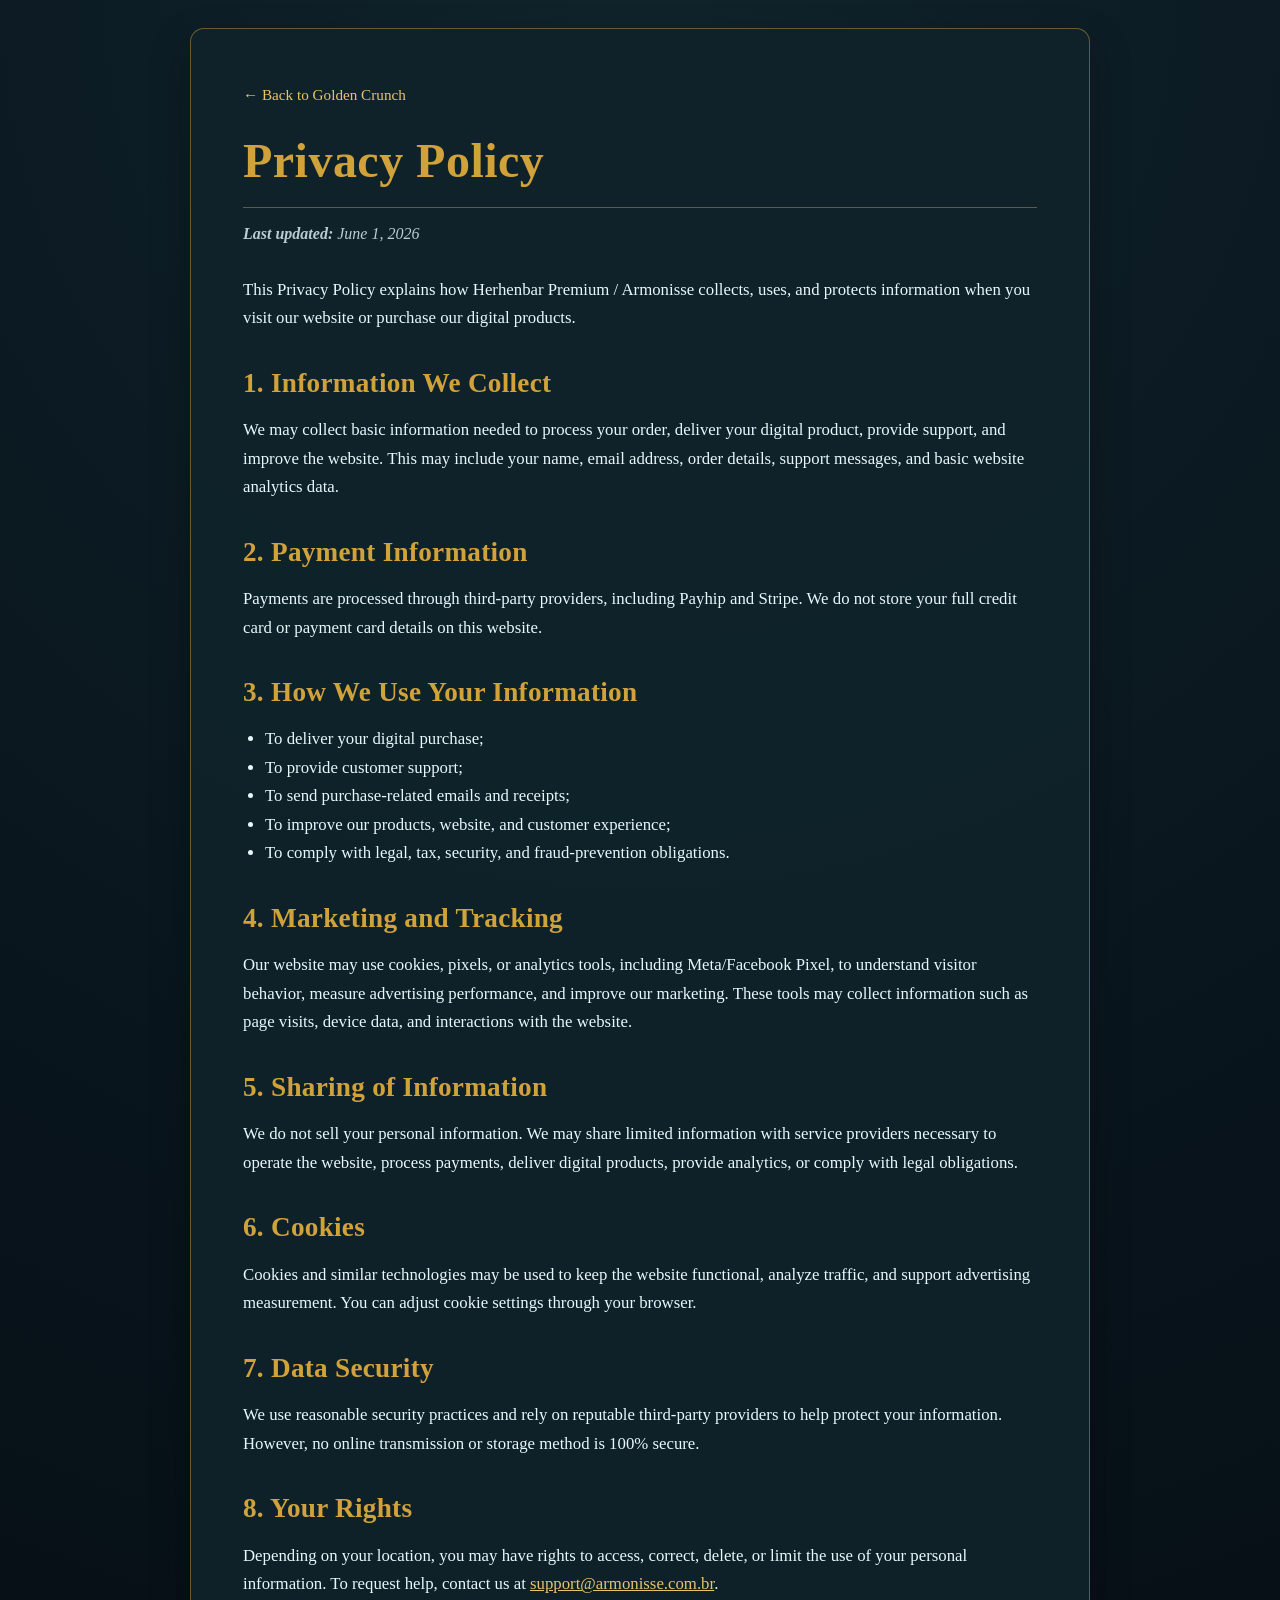
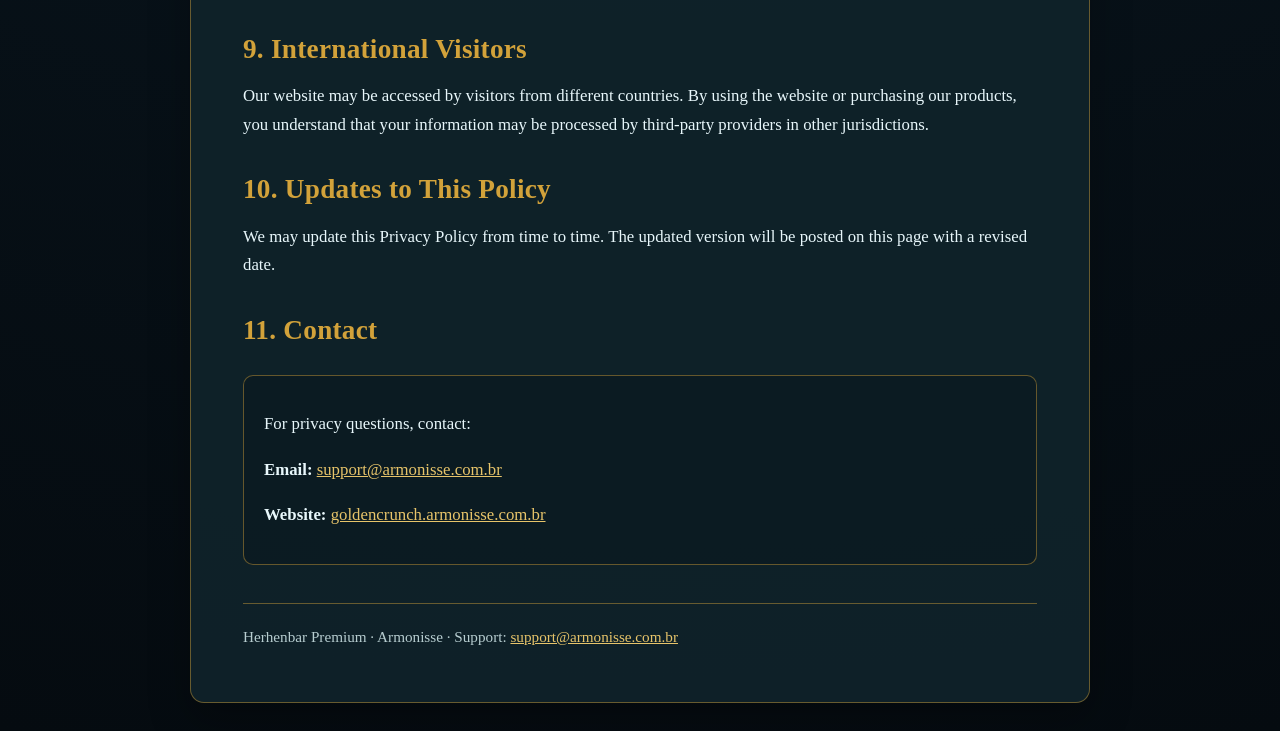
==== Herhenbar COLLECTONS/privacy-policy.html @ bd0b8ded "Add files via upload" ====
<!DOCTYPE html>
<html lang="en">
<head>
    <meta charset="UTF-8">
    <meta name="viewport" content="width=device-width, initial-scale=1.0">
    <title>Privacy Policy | Herhenbar Premium</title>
    <style>
    :root {
        --bg: #08131b;
        --panel: #10232b;
        --gold: #d2a23a;
        --gold-soft: #e7c46a;
        --text: #e8f7fb;
        --muted: #b7cdd0;
        --line: rgba(210, 162, 58, 0.45);
    }
    * { box-sizing: border-box; }
    body {
        margin: 0;
        font-family: Georgia, 'Times New Roman', serif;
        line-height: 1.7;
        color: var(--text);
        background: radial-gradient(circle at top, #10232b 0%, #08131b 55%, #050b10 100%);
        padding: 28px 18px;
    }
    .legal-container {
        max-width: 900px;
        margin: 0 auto;
        background: rgba(16, 35, 43, 0.92);
        border: 1px solid var(--line);
        border-radius: 14px;
        padding: clamp(26px, 5vw, 52px);
        box-shadow: 0 18px 42px rgba(0,0,0,0.28);
    }
    .back-link { display: inline-block; color: var(--gold-soft); text-decoration: none; margin-bottom: 24px; font-size: 0.95rem; }
    .back-link:hover { text-decoration: underline; }
    h1, h2 { color: var(--gold); line-height: 1.2; letter-spacing: 0.01em; }
    h1 { font-size: clamp(2rem, 5vw, 3rem); margin: 0 0 12px; padding-bottom: 18px; border-bottom: 1px solid var(--line); }
    h2 { font-size: clamp(1.25rem, 3vw, 1.7rem); margin-top: 34px; margin-bottom: 10px; }
    p, li { font-size: 1.05rem; }
    ul { padding-left: 22px; }
    .last-updated { color: var(--muted); margin: 12px 0 28px; font-style: italic; }
    .contact-info { margin-top: 28px; padding: 18px 20px; border: 1px solid var(--line); border-radius: 10px; background: rgba(8, 19, 27, 0.42); }
    a { color: var(--gold-soft); }
    .footer-note { margin-top: 38px; padding-top: 20px; border-top: 1px solid var(--line); color: var(--muted); font-size: 0.95rem; }
</style>
</head>
<body>
    <main class="legal-container">
        <a href="index.html" class="back-link">← Back to Golden Crunch</a>
        <h1>Privacy Policy</h1>
        <div class="last-updated"><strong>Last updated:</strong> June 1, 2026</div>
        
<p>This Privacy Policy explains how Herhenbar Premium / Armonisse collects, uses, and protects information when you visit our website or purchase our digital products.</p>
<h2>1. Information We Collect</h2>
<p>We may collect basic information needed to process your order, deliver your digital product, provide support, and improve the website. This may include your name, email address, order details, support messages, and basic website analytics data.</p>
<h2>2. Payment Information</h2>
<p>Payments are processed through third-party providers, including Payhip and Stripe. We do not store your full credit card or payment card details on this website.</p>
<h2>3. How We Use Your Information</h2>
<ul><li>To deliver your digital purchase;</li><li>To provide customer support;</li><li>To send purchase-related emails and receipts;</li><li>To improve our products, website, and customer experience;</li><li>To comply with legal, tax, security, and fraud-prevention obligations.</li></ul>
<h2>4. Marketing and Tracking</h2>
<p>Our website may use cookies, pixels, or analytics tools, including Meta/Facebook Pixel, to understand visitor behavior, measure advertising performance, and improve our marketing. These tools may collect information such as page visits, device data, and interactions with the website.</p>
<h2>5. Sharing of Information</h2>
<p>We do not sell your personal information. We may share limited information with service providers necessary to operate the website, process payments, deliver digital products, provide analytics, or comply with legal obligations.</p>
<h2>6. Cookies</h2>
<p>Cookies and similar technologies may be used to keep the website functional, analyze traffic, and support advertising measurement. You can adjust cookie settings through your browser.</p>
<h2>7. Data Security</h2>
<p>We use reasonable security practices and rely on reputable third-party providers to help protect your information. However, no online transmission or storage method is 100% secure.</p>
<h2>8. Your Rights</h2>
<p>Depending on your location, you may have rights to access, correct, delete, or limit the use of your personal information. To request help, contact us at <a href="mailto:support@armonisse.com.br">support@armonisse.com.br</a>.</p>
<h2>9. International Visitors</h2>
<p>Our website may be accessed by visitors from different countries. By using the website or purchasing our products, you understand that your information may be processed by third-party providers in other jurisdictions.</p>
<h2>10. Updates to This Policy</h2>
<p>We may update this Privacy Policy from time to time. The updated version will be posted on this page with a revised date.</p>
<h2>11. Contact</h2>
<div class="contact-info"><p>For privacy questions, contact:</p><p><strong>Email:</strong> <a href="mailto:support@armonisse.com.br">support@armonisse.com.br</a></p><p><strong>Website:</strong> <a href="https://goldencrunch.armonisse.com.br">goldencrunch.armonisse.com.br</a></p></div>

        <div class="footer-note">
            Herhenbar Premium · Armonisse · Support: <a href="mailto:support@armonisse.com.br">support@armonisse.com.br</a>
        </div>
    </main>
</body>
</html>
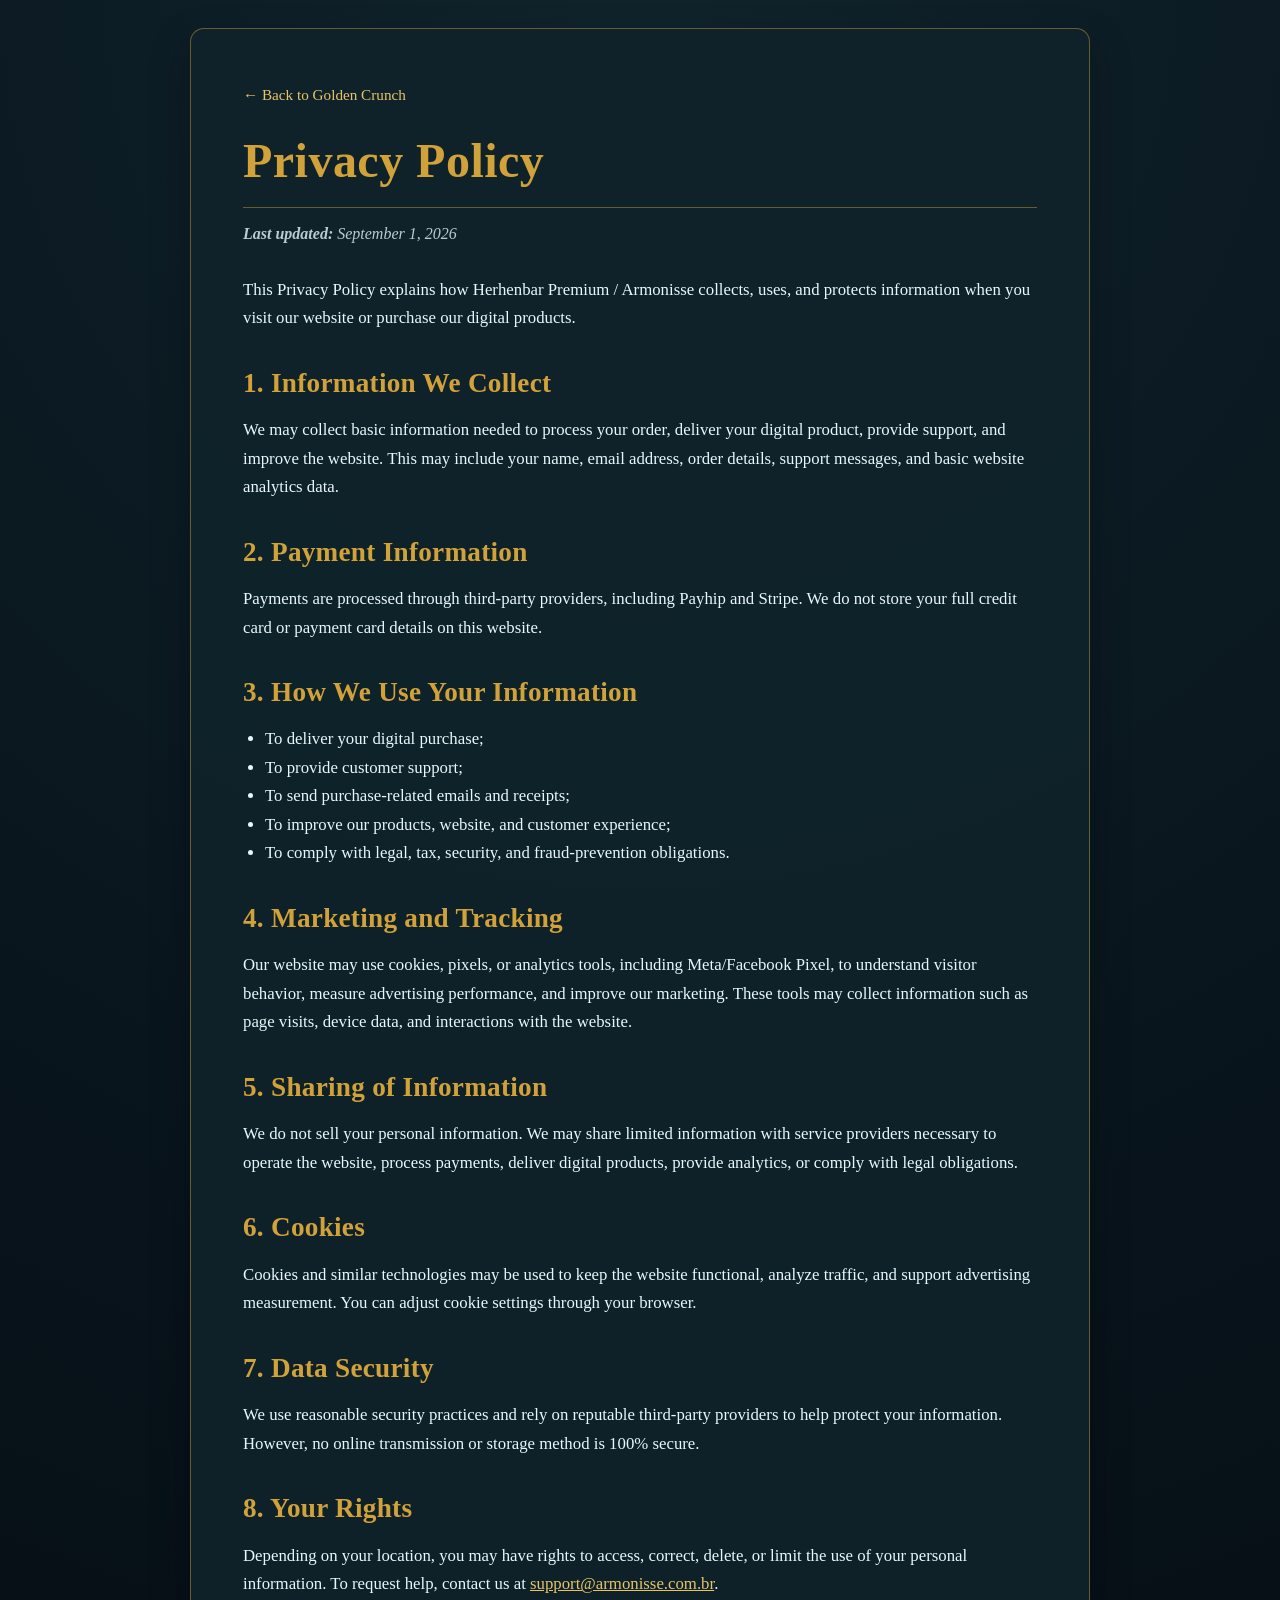
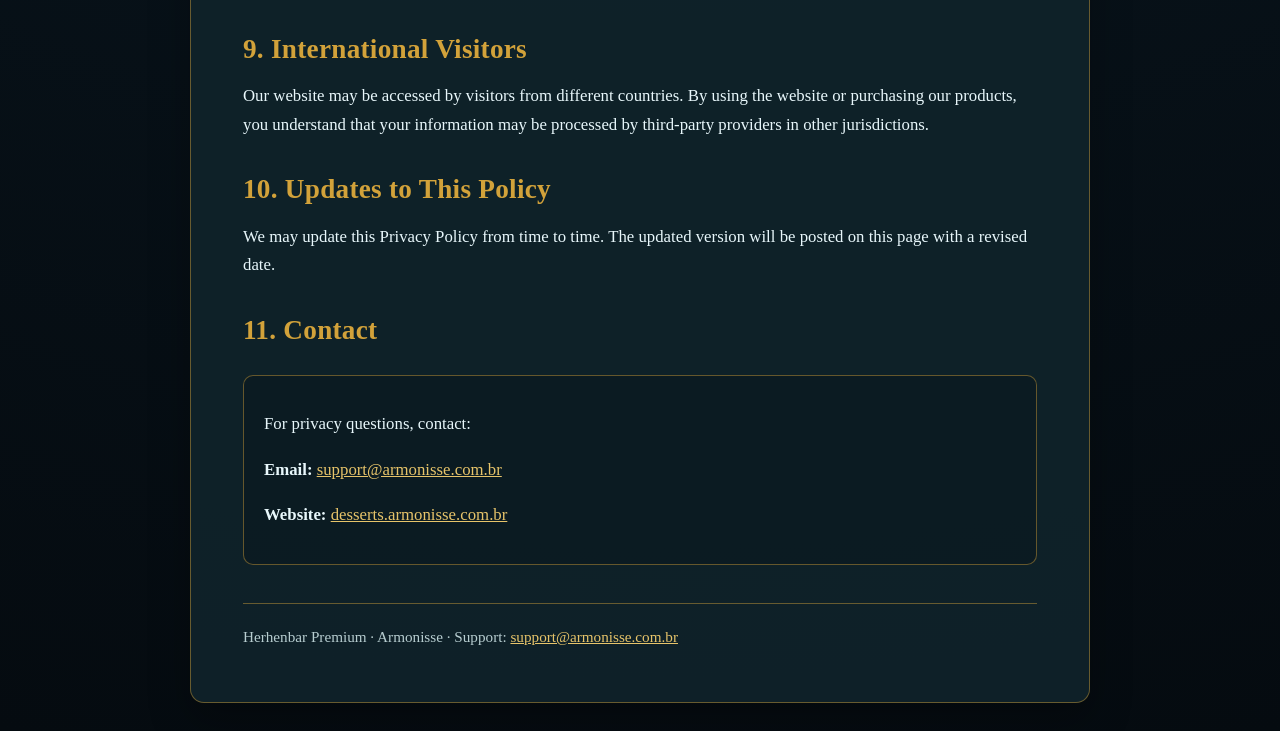
==== commit bbba333d: "Update privacy-policy.html" ====
--- a/Herhenbar COLLECTONS/privacy-policy.html
+++ b/Herhenbar COLLECTONS/privacy-policy.html
@@ -49,7 +49,7 @@
     <main class="legal-container">
         <a href="index.html" class="back-link">← Back to Golden Crunch</a>
         <h1>Privacy Policy</h1>
-        <div class="last-updated"><strong>Last updated:</strong> June 1, 2026</div>
+        <div class="last-updated"><strong>Last updated:</strong> September 1, 2026</div>
         
 <p>This Privacy Policy explains how Herhenbar Premium / Armonisse collects, uses, and protects information when you visit our website or purchase our digital products.</p>
 <h2>1. Information We Collect</h2>
@@ -73,11 +73,11 @@
 <h2>10. Updates to This Policy</h2>
 <p>We may update this Privacy Policy from time to time. The updated version will be posted on this page with a revised date.</p>
 <h2>11. Contact</h2>
-<div class="contact-info"><p>For privacy questions, contact:</p><p><strong>Email:</strong> <a href="mailto:support@armonisse.com.br">support@armonisse.com.br</a></p><p><strong>Website:</strong> <a href="https://goldencrunch.armonisse.com.br">goldencrunch.armonisse.com.br</a></p></div>
+<div class="contact-info"><p>For privacy questions, contact:</p><p><strong>Email:</strong> <a href="mailto:support@armonisse.com.br">support@armonisse.com.br</a></p><p><strong>Website:</strong> <a href="https://desserts.armonisse.com.br/">desserts.armonisse.com.br</a></p></div>
 
         <div class="footer-note">
             Herhenbar Premium · Armonisse · Support: <a href="mailto:support@armonisse.com.br">support@armonisse.com.br</a>
         </div>
     </main>
 </body>
-</html>+</html>
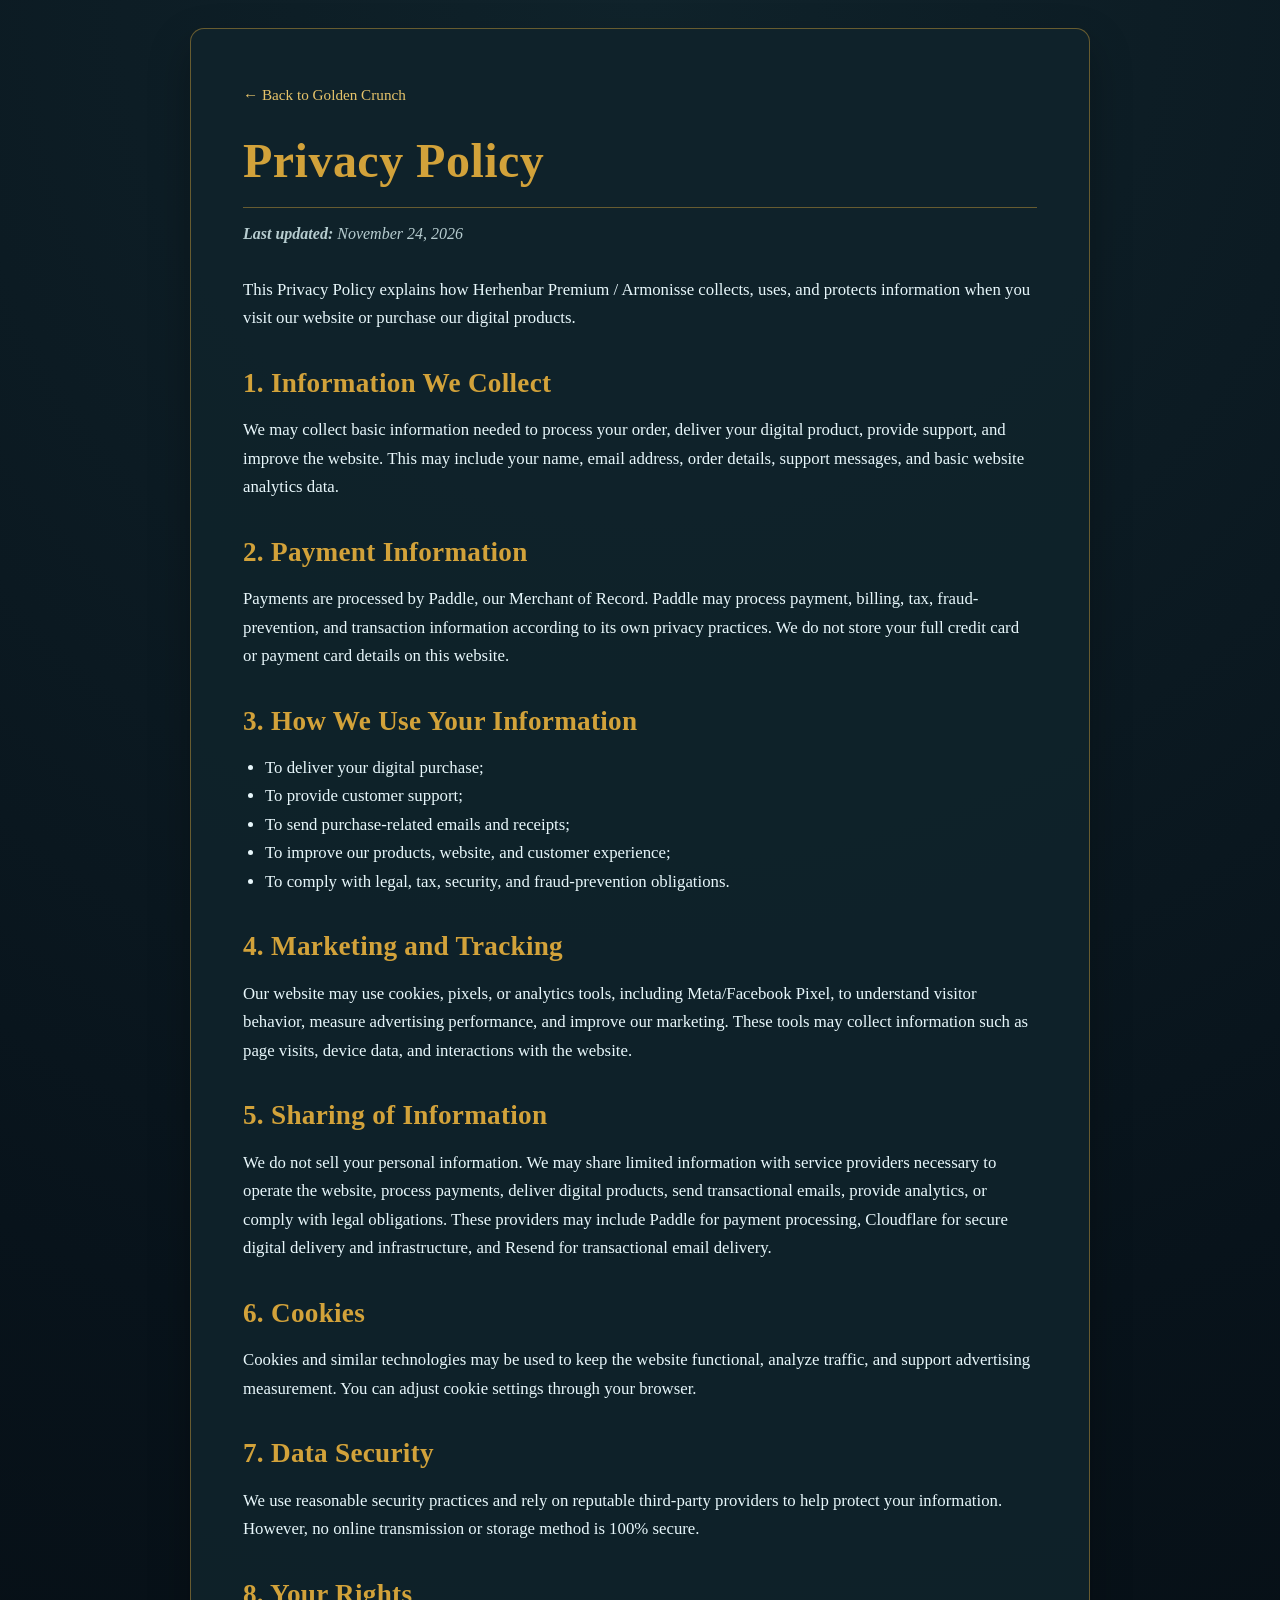
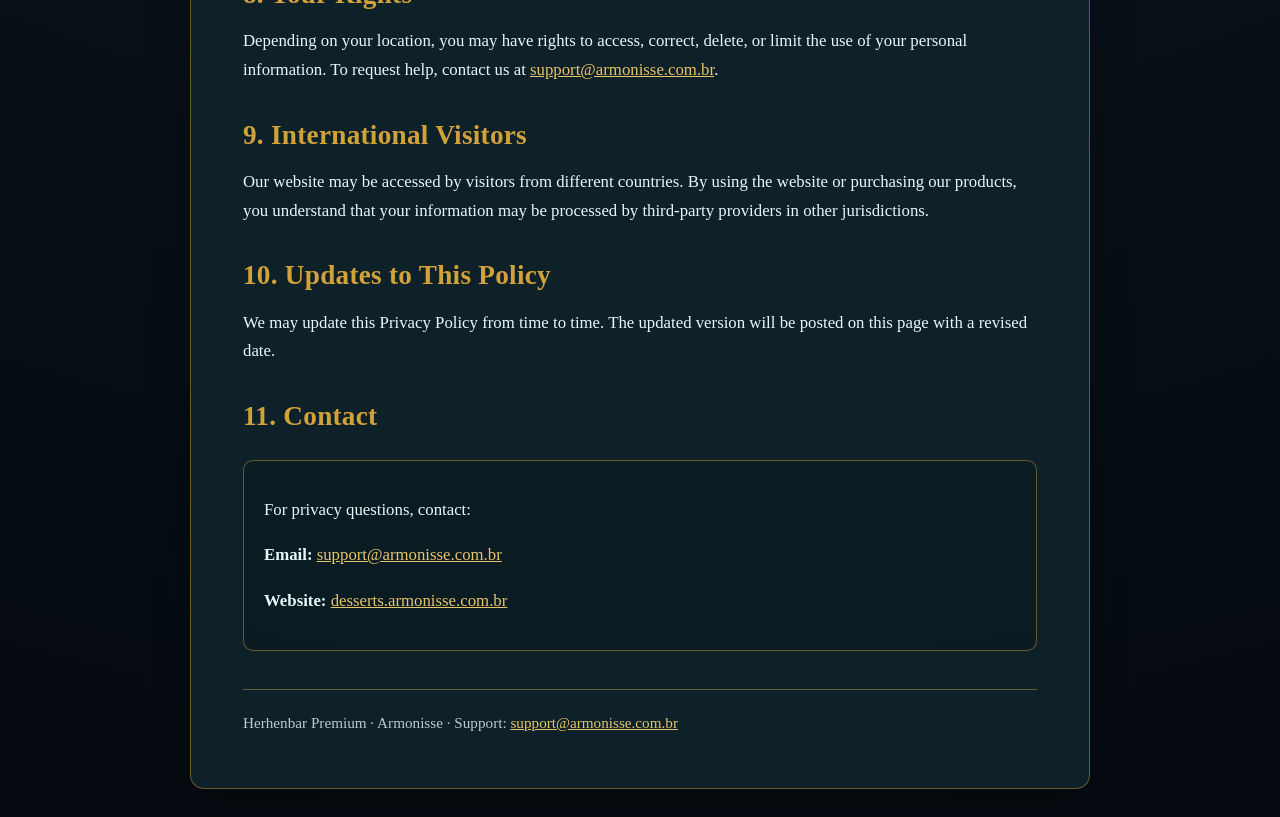
==== commit 6ddefab1: "Update privacy-policy.html" ====
--- a/Herhenbar COLLECTONS/privacy-policy.html
+++ b/Herhenbar COLLECTONS/privacy-policy.html
@@ -49,19 +49,19 @@
     <main class="legal-container">
         <a href="index.html" class="back-link">← Back to Golden Crunch</a>
         <h1>Privacy Policy</h1>
-        <div class="last-updated"><strong>Last updated:</strong> September 1, 2026</div>
+        <div class="last-updated"><strong>Last updated:</strong> November 24, 2026</div>
         
 <p>This Privacy Policy explains how Herhenbar Premium / Armonisse collects, uses, and protects information when you visit our website or purchase our digital products.</p>
 <h2>1. Information We Collect</h2>
 <p>We may collect basic information needed to process your order, deliver your digital product, provide support, and improve the website. This may include your name, email address, order details, support messages, and basic website analytics data.</p>
 <h2>2. Payment Information</h2>
-<p>Payments are processed through third-party providers, including Payhip and Stripe. We do not store your full credit card or payment card details on this website.</p>
+<p>Payments are processed by Paddle, our Merchant of Record. Paddle may process payment, billing, tax, fraud-prevention, and transaction information according to its own privacy practices. We do not store your full credit card or payment card details on this website.</p>
 <h2>3. How We Use Your Information</h2>
 <ul><li>To deliver your digital purchase;</li><li>To provide customer support;</li><li>To send purchase-related emails and receipts;</li><li>To improve our products, website, and customer experience;</li><li>To comply with legal, tax, security, and fraud-prevention obligations.</li></ul>
 <h2>4. Marketing and Tracking</h2>
 <p>Our website may use cookies, pixels, or analytics tools, including Meta/Facebook Pixel, to understand visitor behavior, measure advertising performance, and improve our marketing. These tools may collect information such as page visits, device data, and interactions with the website.</p>
 <h2>5. Sharing of Information</h2>
-<p>We do not sell your personal information. We may share limited information with service providers necessary to operate the website, process payments, deliver digital products, provide analytics, or comply with legal obligations.</p>
+<p>We do not sell your personal information. We may share limited information with service providers necessary to operate the website, process payments, deliver digital products, send transactional emails, provide analytics, or comply with legal obligations. These providers may include Paddle for payment processing, Cloudflare for secure digital delivery and infrastructure, and Resend for transactional email delivery.</p>
 <h2>6. Cookies</h2>
 <p>Cookies and similar technologies may be used to keep the website functional, analyze traffic, and support advertising measurement. You can adjust cookie settings through your browser.</p>
 <h2>7. Data Security</h2>
